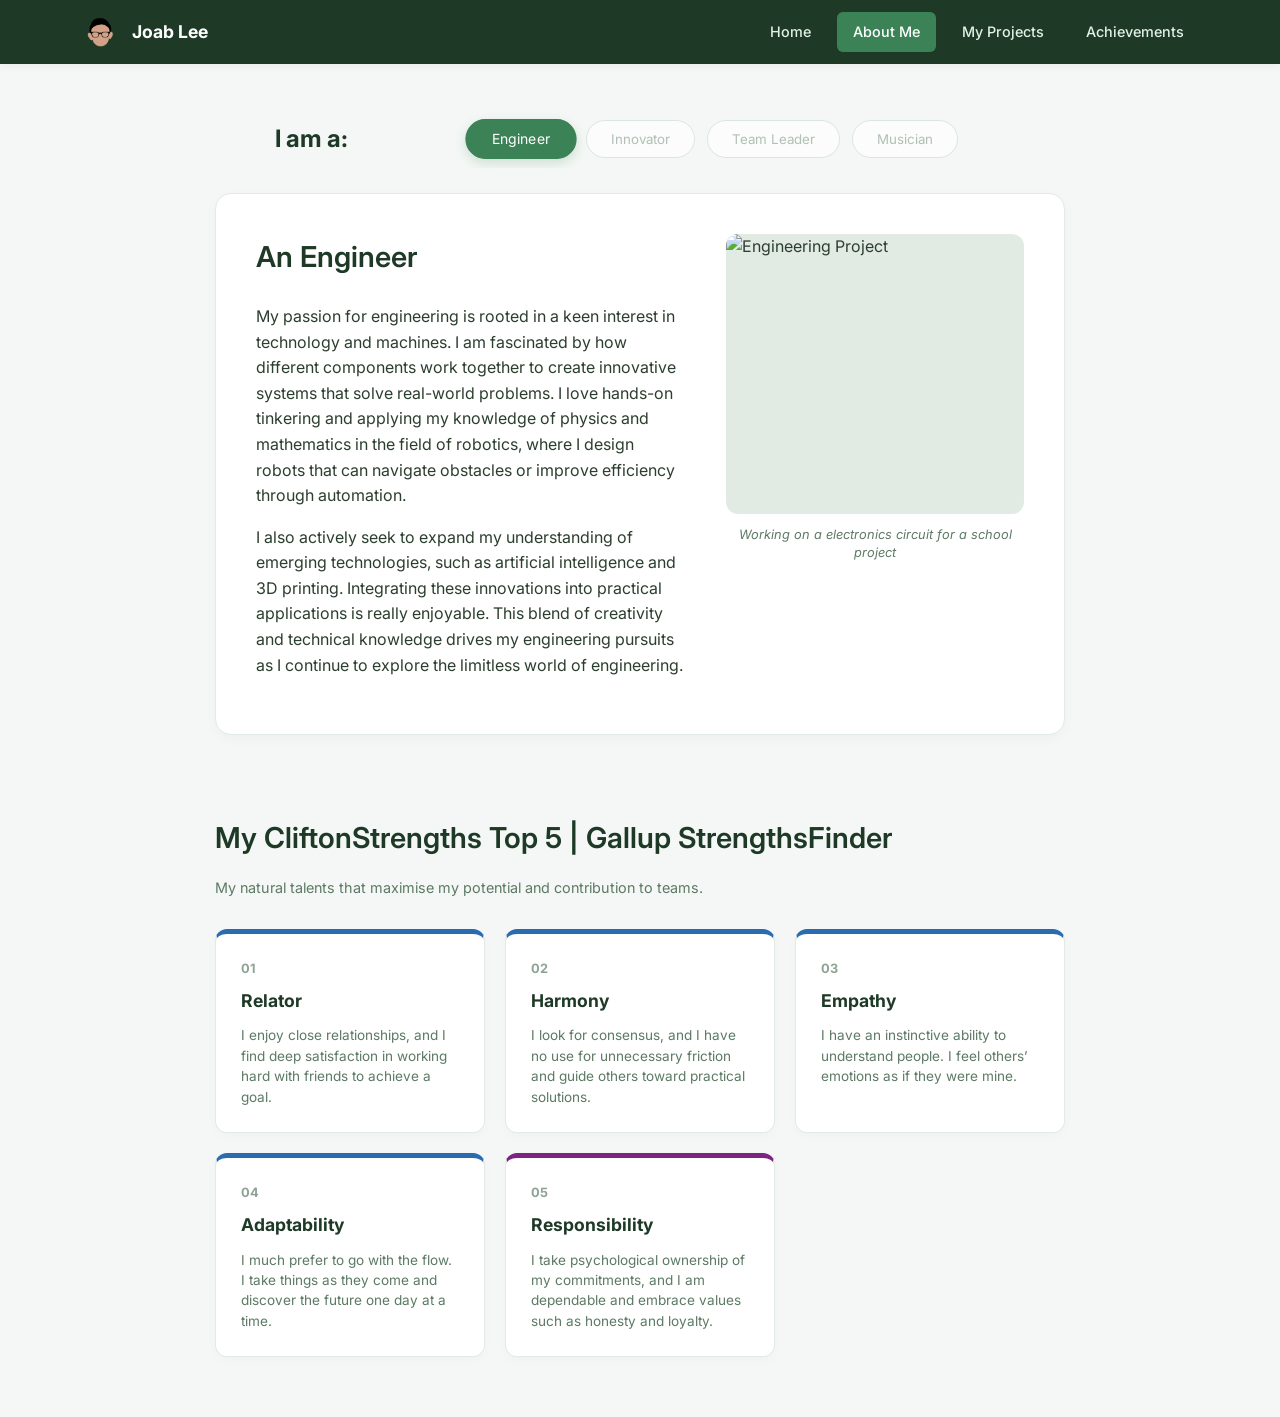
==== about.html @ 909e8b71 "Update about.html" ====
<!DOCTYPE html>
<html lang="en">
<head>
    <meta charset="UTF-8">
    <meta name="viewport" content="width=device-width, initial-scale=1.0">
    <title>About Me | Joab Lee</title>
    <link rel="icon" type="image/png" href="photos/favicon.png">
    <link rel="stylesheet" href="style.css">
</head>
<body>

    <nav class="navbar">
        <div class="navbar-container">
            <a href="index.html" class="nav-brand">
                <img src="photos/favicon.png" alt="Logo" class="nav-logo">
                <span>Joab Lee</span>
            </a>
            <div class="nav-links">
                <a href="index.html">Home</a>
                <a href="about.html" class="active">About Me</a>
                <a href="projects.html">My Projects</a>
                <a href="achievements.html">Achievements</a>
            </div>
        </div>
    </nav>

    <main class="container">
        <div class="about-intro">
            <span class="iam-text">I am a:</span>
            
            <div class="carousel-track">
                <button class="carousel-tab active" onclick="switchTab('engineer')">Engineer</button>
                <button class="carousel-tab" onclick="switchTab('innovator')">Innovator</button>
                <button class="carousel-tab" onclick="switchTab('leader')">Team Leader</button>
                <button class="carousel-tab" onclick="switchTab('musician')">Musician</button>
                <button class="carousel-tab" onclick="switchTab('car-enthusiast')">Car Enthusiast</button>
            </div>
        </div>

        <div class="dynamic-content-box">
            
            <div id="engineer" class="tab-content active">
                <div class="tab-split">
                    <div class="tab-text">
                        <h2>An Engineer</h2>
                        <p>My passion for engineering is rooted in a keen interest in technology and machines. I am fascinated by how different components work together to create innovative systems that solve real-world problems. I love hands-on tinkering and applying my knowledge of physics and mathematics in the field of robotics, where I design robots that can navigate obstacles or improve efficiency through automation. </p>
                        <p>I also actively seek to expand my understanding of emerging technologies, such as artificial intelligence and 3D printing. Integrating these innovations into practical applications is really enjoyable. This blend of creativity and technical knowledge drives my engineering pursuits as I continue to explore the limitless world of engineering. </p>
                    </div>
                    <div class="tab-media">
                        <img src="elec-prototype.jpeg" alt="Engineering Project" class="tab-image">
                        <p class="image-caption">Working on a electronics circuit for a school project</p>
                    </div>
                </div>
            </div>

            <div id="innovator" class="tab-content">
                <div class="tab-split">
                    <div class="tab-text">
                        <h2>An Innovator</h2>
                        <p>When faced with challenges, I frequently think outside the box. By participating in hackathons, I have enhanced my idea-generation skills. I actively seek problems and design creative alternatives or prototypes for them. My spirit of innovation fuels my desire to make a meaningful impact in the world.</p>
                    </div>
                    <div class="tab-media">
                        <img src="photos/hmgics-innovator.jpeg" alt="Innovative" class="tab-image">
                        <p class="image-caption">Booth at HMGICS for the 2025 TechBot Challenge</p>
                    </div>
                </div>
            </div>

            <div id="leader" class="tab-content">
                <div class="tab-split">
                    <div class="tab-text">
                        <h2>A Team Leader</h2>
                        <p>Over my 4 years in secondary school, I have developed my leadership capabilities. I have served as the group leader for multiple projects, learning to manage communication within my team. Alongside my academic responsibilities, I served as the Vice-Chairperson of my Robotics Club, where I managed the club’s activities and initiatives. This role has taught me how to inspire and lead my peers, fostering passion and collaboration among members. </p>
                    </div>
                    <div class="tab-media">
                        <img src="photos/leadership.jpeg" alt="Leadership" class="tab-image">
                        <p class="image-caption">SST Leadership Investiture</p>
                    </div>
                </div>
            </div>

            <div id="musician" class="tab-content">
                <div class="tab-split">
                    <div class="tab-text">
                        <h2>A Musician</h2>
                        <p>In addition to my engineering pursuits, I am passionate about music, which plays a significant role in my life. I appreciate a wide variety of genres, ranging from oldies and classic hits from the 70s to the 90s, as well as City-pop, and more modern styles like J-pop and Indie-pop. Over the years, I have learned to play the piano and guitar, and I am currently teaching myself to play the Telecaster.</p>
                        <p>This journey has taught me discipline and creativity, allowing me to express myself in new ways. Music brings me joy and helps me develop my collaborative skills with fellow musicians.</p>
                    </div>
                    <div class="tab-media">
                        <div class="media-placeholder">Music Photo</div>
                        <p class="image-caption">My current guitar set-up: Squier Sonic Telecaster and Fender Champions II 25W </p>
                    </div>
                </div>
            </div>

            <div id="car-enthusiast" class="tab-content">
                <div class="tab-split">
                    <div class="tab-text">
                        <h2>A Car Enthusiast</h2>
                        <p>Cars have always been more than just transportation for me; they’re engineering marvels. I fondly remember standing beside my mechanic grandfather as he introduced me to the Internal Combustion Engine (ICE) and the captivating sounds it made.</p>
                        <p>I have a particular passion for classic JDM (Japanese Domestic Market) vehicles like the Honda NSX, Nissan GT-R, and Mazda RX-7. These cars embody the essence of Japanese automotive engineering, with their timeless designs and rich motorsport heritage. </p>
                        <p>I love photographing cars and engaging with fellow enthusiasts about these classic models and sharing experiences from car shows. JDM cars are not just vehicles; they represent a legacy of innovation and artistry in the automotive world.</p>
                        
                        <a href="https://docs.google.com/document/d/1EKgyzW05sSvAYZy8N6URUF2nKFxzoLvSI14nlVFWRQY/edit?tab=t.0#heading=h.22np02mmbg2d" target="_blank" class="ebook-btn">
                            Read my E-book about Cars in Singapore &rarr;
                        </a>
                    </div>
                    <div class="tab-media">
                        <img src="photos/car+me.jpeg" alt="Car Picture" class="tab-image">
                        <p class="image-caption">Mitsubishi Lancer EVO III</p>

                    </div>
                </div>
            </div>
        </div>

        <div class="strengths-section">
            <h2 class="strengths-title">My CliftonStrengths Top 5 | Gallup StrengthsFinder</h2>
            <p class="strengths-subtitle">My natural talents that maximise my potential and contribution to teams.</p>
            
            <div class="strengths-grid">
                <div class="strength-card relationship">
                    <span class="strength-number">01</span>
                    <h3>Relator</h3>
                    <p>I enjoy close relationships, and I find deep satisfaction in working hard with friends to achieve a goal. </p>
                </div>

                <div class="strength-card relationship">
                    <span class="strength-number">02</span>
                    <h3>Harmony</h3>
                    <p> I look for consensus, and I have no use for unnecessary friction and guide others toward practical solutions. </p>
                </div>

                <div class="strength-card relationship">
                    <span class="strength-number">03</span>
                    <h3>Empathy</h3>
                    <p>I have an instinctive ability to understand people. I feel others’ emotions as if they were mine.</p>
                </div>

                <div class="strength-card relationship">
                    <span class="strength-number">04</span>
                    <h3>Adaptability</h3>
                    <p>I much prefer to go with the flow. I take things as they come and discover the future one day at a time. </p>
                </div>

                <div class="strength-card execution">
                    <span class="strength-number">05</span>
                    <h3>Responsibility</h3>
                    <p>I take psychological ownership of my commitments, and I am dependable and embrace values such as honesty and loyalty. </p>
                </div>
            </div>
        </div>
        
    </main>

    <script>
            function switchTab(tabId) {
                // Remove active status from all tabs
                document.querySelectorAll('.carousel-tab').forEach(tab => {
                    tab.classList.remove('active');
                });
                // Hide all tab contents
                document.querySelectorAll('.tab-content').forEach(content => {
                    content.classList.remove('active');
                });
                
                // Add active status to clicked tab
                const clickedTab = event ? event.currentTarget : document.querySelector(`[onclick="switchTab('${tabId}')"]`);
                clickedTab.classList.add('active');
                
                // Show corresponding content block
                document.getElementById(tabId).classList.add('active');
    
                // Smoothly scroll the clicked tab directly into the center of the carousel track
                clickedTab.scrollIntoView({
                    behavior: 'smooth',
                    block: 'nearest',
                    inline: 'center'
                });
            }
        </script>

</body>
</html>
---- style.css ----
@import url('https://fonts.googleapis.com/css2?family=Inter:wght@300;400;500;700&display=swap');

/* General Layout & Custom Cursor */
body {
    font-family: 'Inter', -apple-system, BlinkMacSystemFont, "Segoe UI", Roboto, sans-serif;
    line-height: 1.6;
    margin: 0;
    padding-top: 70px; 
    background-color: #f4f7f5; 
    color: #2c3e2e; 
    cursor: url('data:image/svg+xml;utf8,<svg xmlns="http://www.w3.org/2000/svg" width="16" height="16" viewBox="0 0 16 16"><circle cx="8" cy="8" r="6" fill="%233b8256"/></svg>') 8 8, auto;
}

a, button {
    cursor: url('data:image/svg+xml;utf8,<svg xmlns="http://www.w3.org/2000/svg" width="16" height="16" viewBox="0 0 16 16"><circle cx="8" cy="8" r="6" fill="%231e3a27" stroke="white" stroke-width="2"/></svg>') 8 8, pointer !important;
}

.container {
    max-width: 850px;
    margin: 0 auto 40px auto; /* Changed top margin to 0 to prevent pushing elements down */
    padding: 0 24px;
}

/* New Navbar Layout */
.navbar {
    background-color: #1e3a27; 
    position: fixed;
    top: 0;
    width: 100%;
    box-sizing: border-box;
    z-index: 1000; 
    box-shadow: 0 2px 10px rgba(0,0,0,0.05);
}

/* This restricts the width and centers the content with equal side walls */
.navbar-container {
    max-width: 1200px; /* Matches the maximum width of your homepage split layout */
    margin: 0 auto; /* Centers the container perfectly */
    display: flex;
    justify-content: space-between; /* Keeps brand on left, links on right *within* the centered area */
    align-items: center;
    padding: 12px 40px; /* Controls the padding inside the container */
    width: 100%;
    box-sizing: border-box;
}

/* Left Brand styling */
.nav-brand {
    display: flex;
    align-items: center;
    color: #ffffff !important;
    text-decoration: none;
    font-weight: 700;
    font-size: 1.1rem;
    background: none !important; 
}

.nav-logo {
    width: 40px;
    height: 40px;
    margin-right: 12px;
    border-radius: 6px;
}

/* Right Links styling */
.nav-links {
    display: flex;
}

.nav-links a {
    color: #e2f0e6; 
    text-decoration: none;
    padding: 8px 16px;
    margin-left: 10px;
    font-weight: 500;
    font-size: 0.9rem;
    border-radius: 6px;
    transition: all 0.3s ease;
}

.nav-links a:hover {
    color: #ffffff;
    background-color: #2d5a3b; 
}

.nav-links a.active {
    color: #ffffff;
    background-color: #3b8256; 
}

/* Split Homepage Layout */
.minimal-home {
    height: calc(100vh - 70px);
    display: flex;
    align-items: center;
    justify-content: center;
    background-color: #f4f7f5;
    padding: 0 40px;
}

.home-split-container {
    display: flex;
    align-items: center;
    justify-content: space-between;
    max-width: 1200px;
    width: 100%;
    gap: 40px;
}

.home-left {
    flex: 1;
    text-align: left;
}

.giant-name {
    font-size: 6.5rem;
    font-weight: 700;
    color: #1e3a27;
    margin: 0;
    letter-spacing: -0.04em;
    line-height: 1;
}

.minimal-subtitle {
    font-size: 1.1rem;
    color: #5c7a65;
    margin-top: 25px;
    font-weight: 400;
}

.home-right {
    flex: 1;
    display: flex;
    justify-content: center;
}

.home-image {
    max-width: 400px;
    width: 100%;
    height: 450px;
    object-fit: cover;
    border-radius: 16px;
    background-color: #e1ebe4; /* Light green box placeholder before image is uploaded */
    border: none; 
}

/* Sub-page Headers */
.hero {
    text-align: center;
    padding: 80px 24px;
    background: linear-gradient(135deg, #1e3a27, #2d5a3b); 
    color: white;
    margin-top: -10px; /* Pulls the header up slightly to snap perfectly to the navbar */
}

.hero h1 {
    margin: 0;
    font-size: 2.5rem;
    font-weight: 700;
}

.subtitle {
    font-size: 1.1rem;
    color: #a3cfb4; 
    margin-top: 12px;
}

/* Content Sections */
section {
    background: white;
    padding: 35px;
    margin-bottom: 30px;
    border-radius: 12px;
    box-shadow: 0 4px 12px rgba(30, 58, 39, 0.03); 
    border: 1px solid #e1ebe4;
}

h2 {
    color: #1e3a27;
    font-size: 1.4rem;
    font-weight: 600;
    border-bottom: 3px solid #3b8256; 
    padding-bottom: 10px;
    margin-top: 0;
}

.skills-list {
    list-style-type: none;
    padding: 0;
}

.skills-list li {
    padding: 12px 0;
    border-bottom: 1px solid #e8f0eb;
}

.skills-list li:last-child {
    border-bottom: none;
}

.skills-list strong {
    color: #2d5a3b;
}

/* Interactive Carousel Component */
.about-intro {
    display: flex;
    align-items: center;
    justify-content: flex-start;
    gap: 10px; /* Brings the carousel track tighter to the text */
    margin-top: 40px;
    margin-bottom: 25px;
    width: 100%;
    padding-left: 60px; /* Shims the "I am a:" text further inward to the right */
    box-sizing: border-box;
}

.iam-text {
    font-size: 1.5rem;
    font-weight: 700;
    color: #1e3a27;
    white-space: nowrap;
}

/* Updated Horizontal Centered Swiping Track */
.carousel-track {
    display: flex;
    gap: 12px;
    overflow-x: auto; 
    scroll-behavior: smooth;
    padding: 10px 110px; /* Adjusted padding to match the shorter layout */
    max-width: 380px; /* Shortened the track width so it looks compact next to the text */
    scrollbar-width: none; 
}

.carousel-track::-webkit-scrollbar {
    display: none; 
}

/* Carousel Tab Buttons */
.carousel-tab {
    font-family: 'Inter', -apple-system, BlinkMacSystemFont, "Segoe UI", Roboto, sans-serif;
    background-color: #ffffff;
    border: 1px solid #d0ded5;
    padding: 10px 24px;
    border-radius: 30px;
    
    /* Faded style for unselected items */
    color: #8da394; 
    opacity: 0.65;
    
    white-space: nowrap;
    transition: all 0.4s ease;
}

/* When hovering over unselected tabs */
.carousel-tab:hover {
    opacity: 0.9;
    color: #2d5a3b;
    border-color: #3b8256;
}

/* Highlighted, focused center selection */
.carousel-tab.active {
    background-color: #3b8256;
    color: #ffffff;
    border-color: #3b8256;
    opacity: 1;
    transform: scale(1.05); /* Slightly larger */
    box-shadow: 0 4px 10px rgba(59, 130, 86, 0.2);
}

/* Dynamic Content Display Area */
.dynamic-content-box {
    background: white;
    border-radius: 16px;
    padding: 40px;
    box-shadow: 0 4px 12px rgba(30, 58, 39, 0.03); 
    border: 1px solid #e1ebe4;
    min-height: 350px;
}

/* Hide all contents by default */
.tab-content {
    display: none;
}

/* Show active content block */
.tab-content.active {
    display: block;
    animation: fadeIn 0.4s ease;
}

@keyframes fadeIn {
    from { opacity: 0; transform: translateY(5px); }
    to { opacity: 1; transform: translateY(0); }
}

/* Content Layout Grid */
.tab-split {
    display: flex;
    align-items: flex-start;
    justify-content: space-between;
    gap: 40px;
}

.tab-text {
    flex: 1.3;
}

.tab-text h2 {
    margin-top: 0;
    font-size: 1.8rem;
    border-bottom: none;
    padding-bottom: 0;
}

.tab-media {
    flex: 0.9;
    display: flex;
    justify-content: center;
}

/* Photo Frames inside Tabs */
.media-placeholder {
    width: 100%;
    height: 280px;
    background-color: #e1ebe4;
    border-radius: 12px;
    display: flex;
    align-items: center;
    justify-content: center;
    color: #5c7a65;
    font-size: 0.9rem;
    font-weight: 500;
    border: 1px solid #c3d6c9;
}

/* Real Image Styling inside Tabs */
.tab-image {
    width: 100%;
    height: 280px;
    object-fit: cover; 
    border-radius: 12px;
    border: none;
    background-color: #e1ebe4; 
}

/* Caption Below Photos */
.image-caption {
    font-size: 0.8rem;
    color: #5c7a65;
    margin-top: 12px; /* Gives it a bit of breathing room below the image */
    text-align: center;
    line-height: 1.4;
    font-style: italic;
    width: 100%; /* Ensures text centers relative to the photo width */
}

.tab-media {
    flex: 0.9;
    display: flex;
    flex-direction: column; /* Forces the caption to sit directly underneath the image */
    justify-content: flex-start;
    align-items: center;
}

/* Ebook Link Button styling */
.ebook-btn {
    display: inline-block;
    margin-top: 20px;
    padding: 12px 24px;
    background-color: #1e3a27; /* Dark Forest Green */
    color: #ffffff !important;
    text-decoration: none;
    font-weight: 500;
    font-size: 0.9rem;
    border-radius: 8px;
    border: 1px solid #1e3a27;
    transition: all 0.3s ease;
}

/* Hover effects for the button */
.ebook-btn:hover {
    background-color: #3b8256; /* Turns vibrant emerald green on hover */
    border-color: #3b8256;
    transform: translateY(-2px); /* Subtle upward floating effect */
    box-shadow: 0 4px 12px rgba(59, 130, 86, 0.15);
}

/* Gallup CliftonStrengths Section Layout */
.strengths-section {
    margin-top: 60px;
    padding: 20px 0;
}

.strengths-title {
    font-size: 1.8rem;
    color: #1e3a27;
    border-bottom: none !important;
    padding-bottom: 0 !important;
    margin-bottom: 5px;
}

.strengths-subtitle {
    font-size: 0.9rem;
    color: #5c7a65;
    margin-bottom: 30px;
}

/* Modern Layout Grid for the Top 5 Cards */
.strengths-grid {
    display: grid;
    grid-template-columns: repeat(auto-fit, minmax(240px, 1fr));
    gap: 20px;
}

/* Base Card Design */
.strength-card {
    background: #ffffff;
    border-radius: 12px;
    padding: 25px;
    border-top: 5px solid #c3d6c9; /* Subtle fallback top border */
    box-shadow: 0 4px 12px rgba(30, 58, 39, 0.02);
    border-left: 1px solid #e1ebe4;
    border-right: 1px solid #e1ebe4;
    border-bottom: 1px solid #e1ebe4;
    transition: transform 0.3s ease, box-shadow 0.3s ease;
    position: relative;
}

.strength-card:hover {
    transform: translateY(-4px);
    box-shadow: 0 8px 20px rgba(30, 58, 39, 0.06);
}

.strength-number {
    font-size: 0.8rem;
    font-weight: 700;
    color: #8da394;
    display: block;
    margin-bottom: 8px;
}

.strength-card h3 {
    margin: 0 0 10px 0;
    font-size: 1.1rem;
    color: #1e3a27;
    font-weight: 700;
}

.strength-card p {
    margin: 0;
    font-size: 0.85rem;
    color: #5c7a65;
    line-height: 1.5;
}

/* Gallup Domain Authentic Color-coding Accents */
.strength-card.execution { border-top: 5px solid #7b2481; }
.strength-card.influencing { border-top: 5px solid #d4a017; } 
.strength-card.relationship { border-top: 5px solid #2b6cb0; } 
.strength-card.strategic { border-top: 5px solid #2f855a; } 

/* Achievements Page Specific Styling */
.category-section {
    margin-bottom: 50px;
}

/* Category header outside of the card boxes */
.category-title {
    color: #1e3a27;
    font-size: 1.6rem;
    font-weight: 700;
    margin-top: 0;
    margin-bottom: 20px;
    border-bottom: 3px solid #3b8256; /* Accent line strictly under the text header */
    padding-bottom: 8px;
    display: inline-block; /* Keeps the line wrapped tightly to the word width */
}

/* Each individual event gets its own dedicated modern box container */
.achievement-card {
    background: #ffffff;
    border-radius: 12px;
    padding: 24px;
    margin-bottom: 16px;
    box-shadow: 0 4px 12px rgba(30, 58, 39, 0.02);
    border: 1px solid #e1ebe4;
    transition: transform 0.2s ease, box-shadow 0.2s ease;
}

.achievement-card:hover {
    transform: translateY(-2px);
    box-shadow: 0 6px 16px rgba(30, 58, 39, 0.05);
    border-color: #c3d6c9;
}

.achievement-card:last-child {
    margin-bottom: 0;
}

/* Event Metadata Layout Row */
.event-meta {
    display: flex;
    justify-content: space-between;
    align-items: center;
    margin-bottom: 8px;
}

.event-date {
    font-size: 0.8rem;
    font-weight: 700;
    color: #3b8256;
}

.event-role {
    font-size: 0.75rem;
    background-color: #f0f5f1;
    color: #2d5a3b;
    padding: 4px 12px;
    border-radius: 6px;
    font-weight: 500;
}

.event-title {
    margin: 0 0 10px 0;
    font-size: 1.15rem;
    color: #1e3a27;
    font-weight: 600;
    line-height: 1.3;
}

.event-details {
    margin: 0;
    font-size: 0.9rem;
    color: #5c7a65;
    line-height: 1.6;
}

/* Interactive Evidence Link indicator inside the card */
.view-evidence-tag {
    display: inline-block;
    margin-top: 12px;
    font-size: 0.8rem;
    font-weight: 700;
    color: #3b8256;
    transition: color 0.2s ease;
}

.achievement-card:hover .view-evidence-tag {
    color: #1e3a27;
}

/* Lightbox Modal Backdrop Overlay */
.modal-overlay {
    display: none; /* Hidden by default */
    position: fixed;
    z-index: 2000; /* Stands well above the navbar */
    left: 0;
    top: 0;
    width: 100%;
    height: 100%;
    background-color: rgba(30, 58, 39, 0.85); /* Dark green tinted dark overlay */
    justify-content: center;
    align-items: center;
    animation: fadeInModal 0.3s ease;
}

/* Fades the overlay cleanly */
@keyframes fadeInModal {
    from { opacity: 0; }
    to { opacity: 1; }
}

/* The actual image pop up scale window */
.modal-content {
    max-width: 85%;
    max-height: 80vh;
    border-radius: 12px;
    box-shadow: 0 10px 30px rgba(0, 0, 0, 0.3);
    border: 3px solid #ffffff;
    object-fit: contain;
    animation: zoomInImg 0.3s cubic-bezier(0.34, 1.56, 0.64, 1);
}

@keyframes zoomInImg {
    from { transform: scale(0.9); opacity: 0; }
    to { transform: scale(1); opacity: 1; }
}

/* Close Button Positioned in top right Corner */
.modal-close {
    position: absolute;
    top: 30px;
    right: 40px;
    color: #ffffff;
    font-size: 40px;
    font-weight: bold;
    cursor: pointer;
    transition: transform 0.2s ease;
}

.modal-close:hover {
    transform: scale(1.1);
}
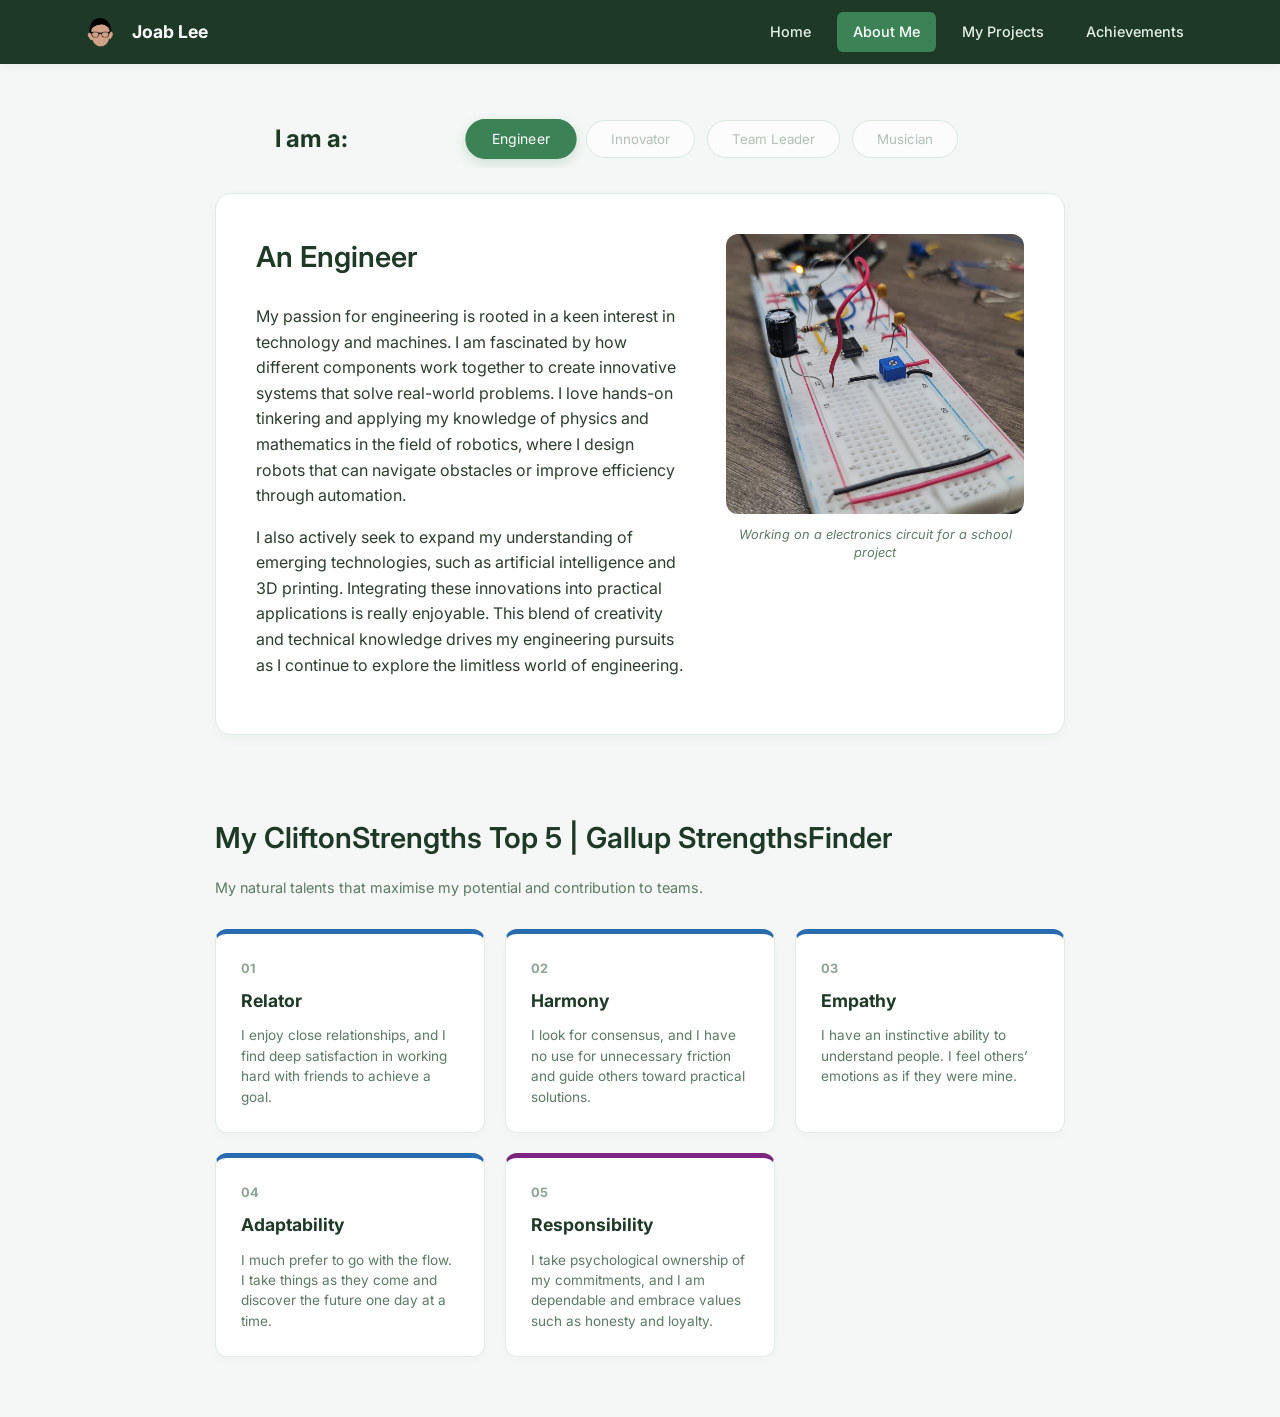
==== commit 3eb10065: "Update about.html" ====
--- a/about.html
+++ b/about.html
@@ -47,7 +47,7 @@
                         <p>I also actively seek to expand my understanding of emerging technologies, such as artificial intelligence and 3D printing. Integrating these innovations into practical applications is really enjoyable. This blend of creativity and technical knowledge drives my engineering pursuits as I continue to explore the limitless world of engineering. </p>
                     </div>
                     <div class="tab-media">
-                        <img src="elec-prototype.jpeg" alt="Engineering Project" class="tab-image">
+                        <img src="photos/elec-prototype.jpeg" alt="Engineering Project" class="tab-image">
                         <p class="image-caption">Working on a electronics circuit for a school project</p>
                     </div>
                 </div>
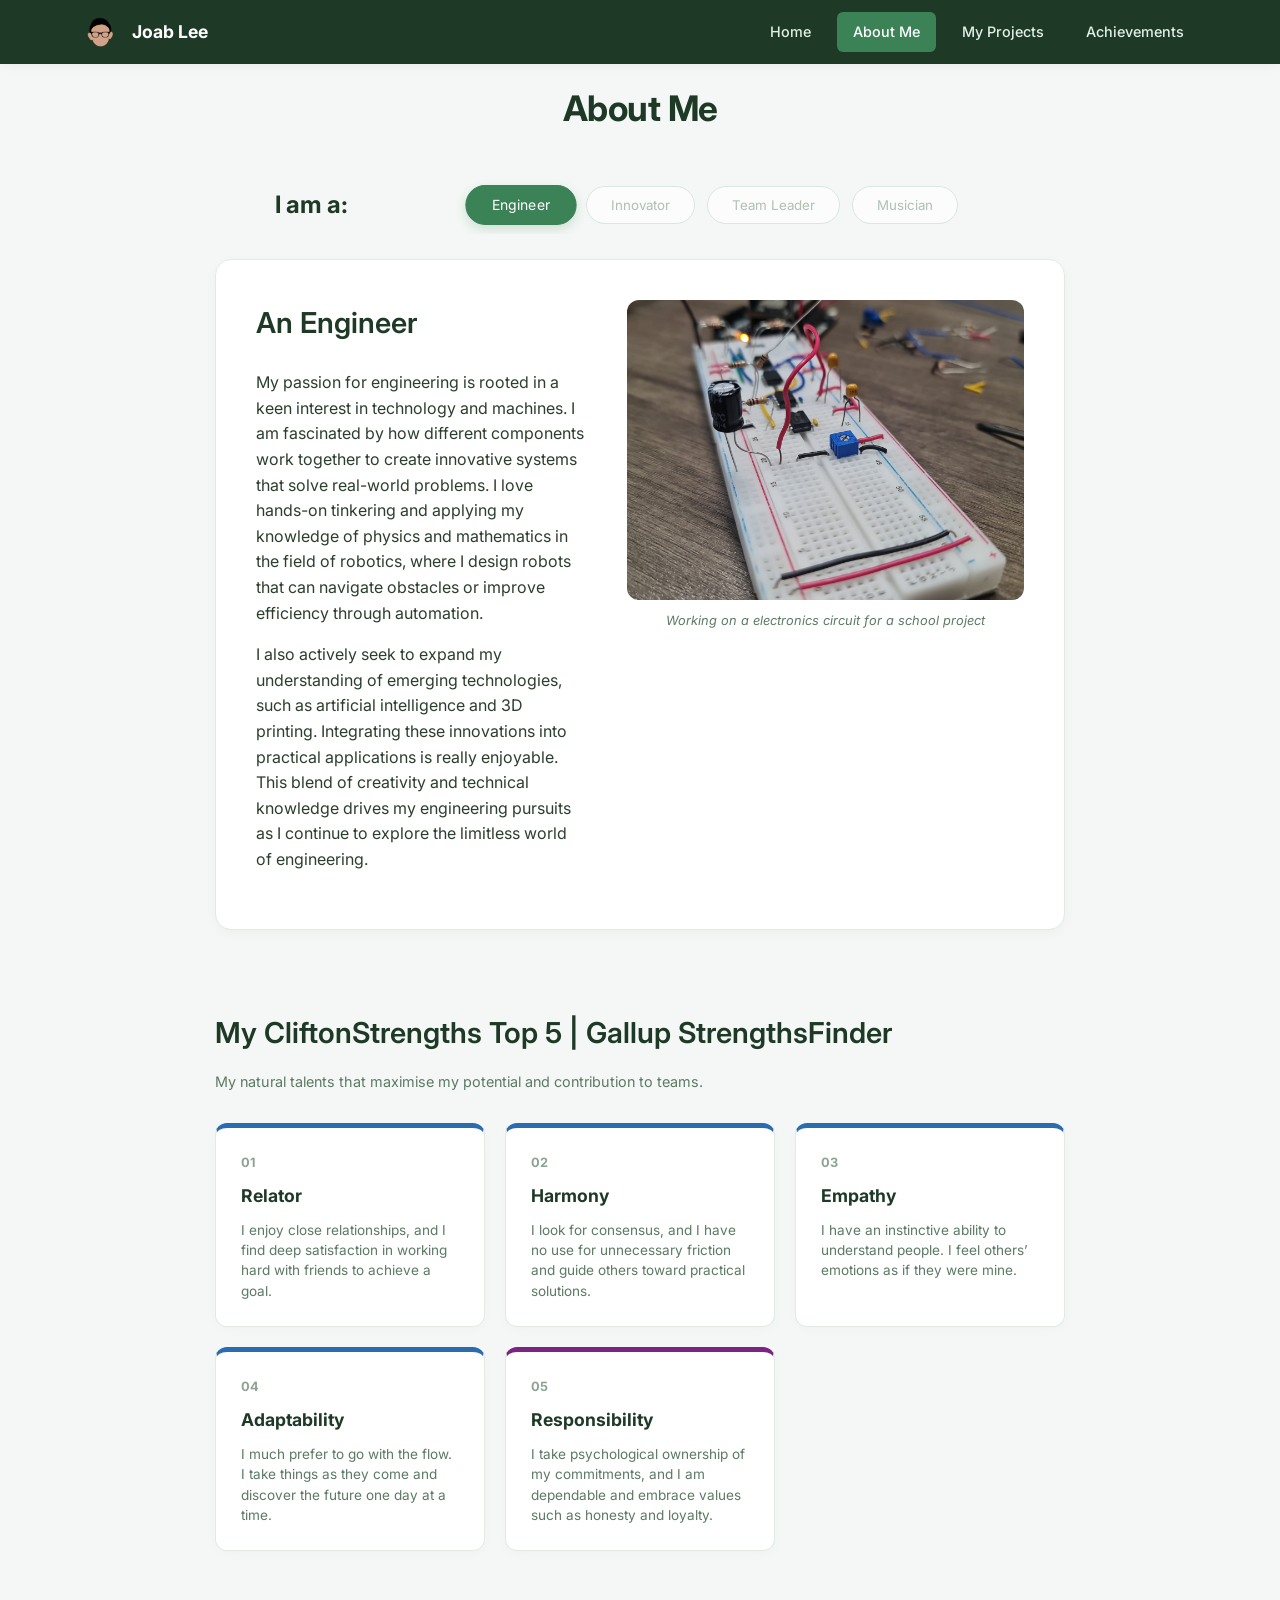
==== commit 273c4dd1: "Update about.html" ====
--- a/about.html
+++ b/about.html
@@ -25,6 +25,9 @@
     </nav>
 
     <main class="container">
+
+        <h1 class="page-main-title">About Me</h1>
+        
         <div class="about-intro">
             <span class="iam-text">I am a:</span>
             
@@ -87,7 +90,7 @@
                         <p>This journey has taught me discipline and creativity, allowing me to express myself in new ways. Music brings me joy and helps me develop my collaborative skills with fellow musicians.</p>
                     </div>
                     <div class="tab-media">
-                        <div class="media-placeholder">Music Photo</div>
+                        <img src="photos/musician-me.jpeg" alt="Musician" class="tab-image">
                         <p class="image-caption">My current guitar set-up: Squier Sonic Telecaster and Fender Champions II 25W </p>
                     </div>
                 </div>
--- a/style.css
+++ b/style.css
@@ -305,7 +305,7 @@
 }
 
 .tab-text {
-    flex: 1.3;
+    flex: 1;
 }
 
 .tab-text h2 {
@@ -316,9 +316,11 @@
 }
 
 .tab-media {
-    flex: 0.9;
-    display: flex;
-    justify-content: center;
+    flex: 1.2; /* Increased from 0.9 so the photo container takes up more horizontal space */
+    display: flex;
+    flex-direction: column; 
+    justify-content: flex-start;
+    align-items: center;
 }
 
 /* Photo Frames inside Tabs */
@@ -339,7 +341,7 @@
 /* Real Image Styling inside Tabs */
 .tab-image {
     width: 100%;
-    height: 280px;
+    height: 300px;
     object-fit: cover; 
     border-radius: 12px;
     border: none;
@@ -355,14 +357,6 @@
     line-height: 1.4;
     font-style: italic;
     width: 100%; /* Ensures text centers relative to the photo width */
-}
-
-.tab-media {
-    flex: 0.9;
-    display: flex;
-    flex-direction: column; /* Forces the caption to sit directly underneath the image */
-    justify-content: flex-start;
-    align-items: center;
 }
 
 /* Ebook Link Button styling */
@@ -460,11 +454,25 @@
 .strength-card.execution { border-top: 5px solid #7b2481; }
 .strength-card.influencing { border-top: 5px solid #d4a017; } 
 .strength-card.relationship { border-top: 5px solid #2b6cb0; } 
-.strength-card.strategic { border-top: 5px solid #2f855a; } 
+.strength-card.strategic { border-top: 5px solid #2f855a; }
+
+
+/*achievement page*/
 
 /* Achievements Page Specific Styling */
 .category-section {
     margin-bottom: 50px;
+}
+
+/* Centralised Page Title Styling */
+.page-main-title {
+    text-align: center;
+    color: #1e3a27; /* Your signature dark forest green */
+    font-size: 2.2rem;
+    font-weight: 700;
+    margin-top: 10px;
+    margin-bottom: 40px; /* Gives nice separation before the first category */
+    letter-spacing: -0.5px;
 }
 
 /* Category header outside of the card boxes */
@@ -552,7 +560,6 @@
     color: #1e3a27;
 }
 
-/* Lightbox Modal Backdrop Overlay */
 .modal-overlay {
     display: none; /* Hidden by default */
     position: fixed;
@@ -567,13 +574,11 @@
     animation: fadeInModal 0.3s ease;
 }
 
-/* Fades the overlay cleanly */
 @keyframes fadeInModal {
     from { opacity: 0; }
     to { opacity: 1; }
 }
 
-/* The actual image pop up scale window */
 .modal-content {
     max-width: 85%;
     max-height: 80vh;
@@ -589,7 +594,6 @@
     to { transform: scale(1); opacity: 1; }
 }
 
-/* Close Button Positioned in top right Corner */
 .modal-close {
     position: absolute;
     top: 30px;
@@ -604,3 +608,184 @@
 .modal-close:hover {
     transform: scale(1.1);
 }
+
+
+
+/*project page*/
+
+/* 2-Column Projects Layout Grid */
+.projects-grid {
+    display: grid;
+    grid-template-columns: repeat(2, 1fr); /* Exactly 2 cards per row on large screens */
+    gap: 24px;
+    width: 100%;
+    box-sizing: border-box;
+}
+
+/* Fallback breakpoint for mobile devices so it stacks naturally instead of squishing */
+@media (max-width: 768px) {
+    .projects-grid {
+        grid-template-columns: 1fr;
+    }
+}
+
+/* Individual Project Card Block */
+.project-card {
+    background: #ffffff;
+    border-radius: 12px;
+    overflow: hidden;
+    border: 1px solid #e1ebe4;
+    box-shadow: 0 4px 12px rgba(30, 58, 39, 0.02);
+    cursor: pointer;
+    transition: transform 0.2s ease, box-shadow 0.2s ease;
+    display: flex;
+    flex-direction: column;
+}
+
+.project-card:hover {
+    transform: translateY(-4px);
+    box-shadow: 0 8px 20px rgba(30, 58, 39, 0.06);
+    border-color: #c3d6c9;
+}
+
+.project-card-img {
+    width: 100%;
+    height: 200px;
+    object-fit: cover;
+    border-bottom: 1px solid #e1ebe4;
+}
+
+.project-card-info {
+    padding: 20px;
+    display: flex;
+    flex-direction: column;
+    flex-grow: 1;
+}
+
+.project-card-date {
+    font-size: 0.8rem;
+    font-weight: 700;
+    color: #3b8256;
+    font-family: 'Inter', sans-serif;
+    margin-bottom: 6px;
+}
+
+.project-card-title {
+    margin: 0 0 8px 0;
+    font-size: 1.15rem;
+    color: #1e3a27;
+    font-weight: 700;
+}
+
+.project-card-snippet {
+    margin: 0 0 16px 0;
+    font-size: 0.85rem;
+    color: #5c7a65;
+    line-height: 1.5;
+}
+
+.read-more-tag {
+    font-size: 0.8rem;
+    font-weight: 700;
+    color: #3b8256;
+    margin-top: auto; /* Pushes action tag straight to card bottom line consistently */
+}
+
+/* Complex Project Description Pop-up Modal Box layout styling */
+.project-modal-overlay {
+    display: none;
+    position: fixed;
+    z-index: 2000;
+    left: 0;
+    top: 0;
+    width: 100%;
+    height: 100%;
+    background-color: rgba(30, 58, 39, 0.85);
+    justify-content: center;
+    align-items: center;
+    padding: 20px;
+    box-sizing: border-box;
+}
+
+.project-modal-box {
+    background: #ffffff;
+    width: 100%;
+    max-width: 780px;
+    border-radius: 16px;
+    position: relative;
+    box-shadow: 0 10px 30px rgba(0,0,0,0.2);
+    animation: zoomInImg 0.3s cubic-bezier(0.34, 1.56, 0.64, 1);
+    overflow: hidden;
+}
+
+.project-modal-close {
+    position: absolute;
+    top: 15px;
+    right: 20px;
+    color: #5c7a65;
+    font-size: 32px;
+    font-weight: bold;
+    cursor: pointer;
+    z-index: 10;
+    transition: color 0.2s;
+}
+
+.project-modal-close:hover {
+    color: #1e3a27;
+}
+
+.project-modal-split {
+    display: flex;
+    align-items: stretch;
+}
+
+@media (max-width: 650px) {
+    .project-modal-split {
+        flex-direction: column;
+    }
+}
+
+.project-modal-media {
+    flex: 1;
+    background: #e1ebe4;
+    min-height: 300px;
+}
+
+.project-modal-media img {
+    width: 100%;
+    height: 100%;
+    object-fit: cover;
+    display: block;
+}
+
+.project-modal-text {
+    flex: 1.2;
+    padding: 40px;
+    display: flex;
+    flex-direction: column;
+    justify-content: center;
+}
+
+.project-date-badge {
+    font-size: 0.8rem;
+    color: #3b8256;
+    font-weight: 700;
+    margin-bottom: 8px;
+    display: block;
+}
+
+.project-modal-text h2 {
+    margin-top: 0;
+    margin-bottom: 16px;
+    font-size: 1.6rem;
+    border-bottom: none !important;
+    padding-bottom: 0 !important;
+}
+
+.project-modal-text p {
+    margin: 0;
+    font-size: 0.9rem;
+    color: #5c7a65;
+    line-height: 1.6;
+}
+
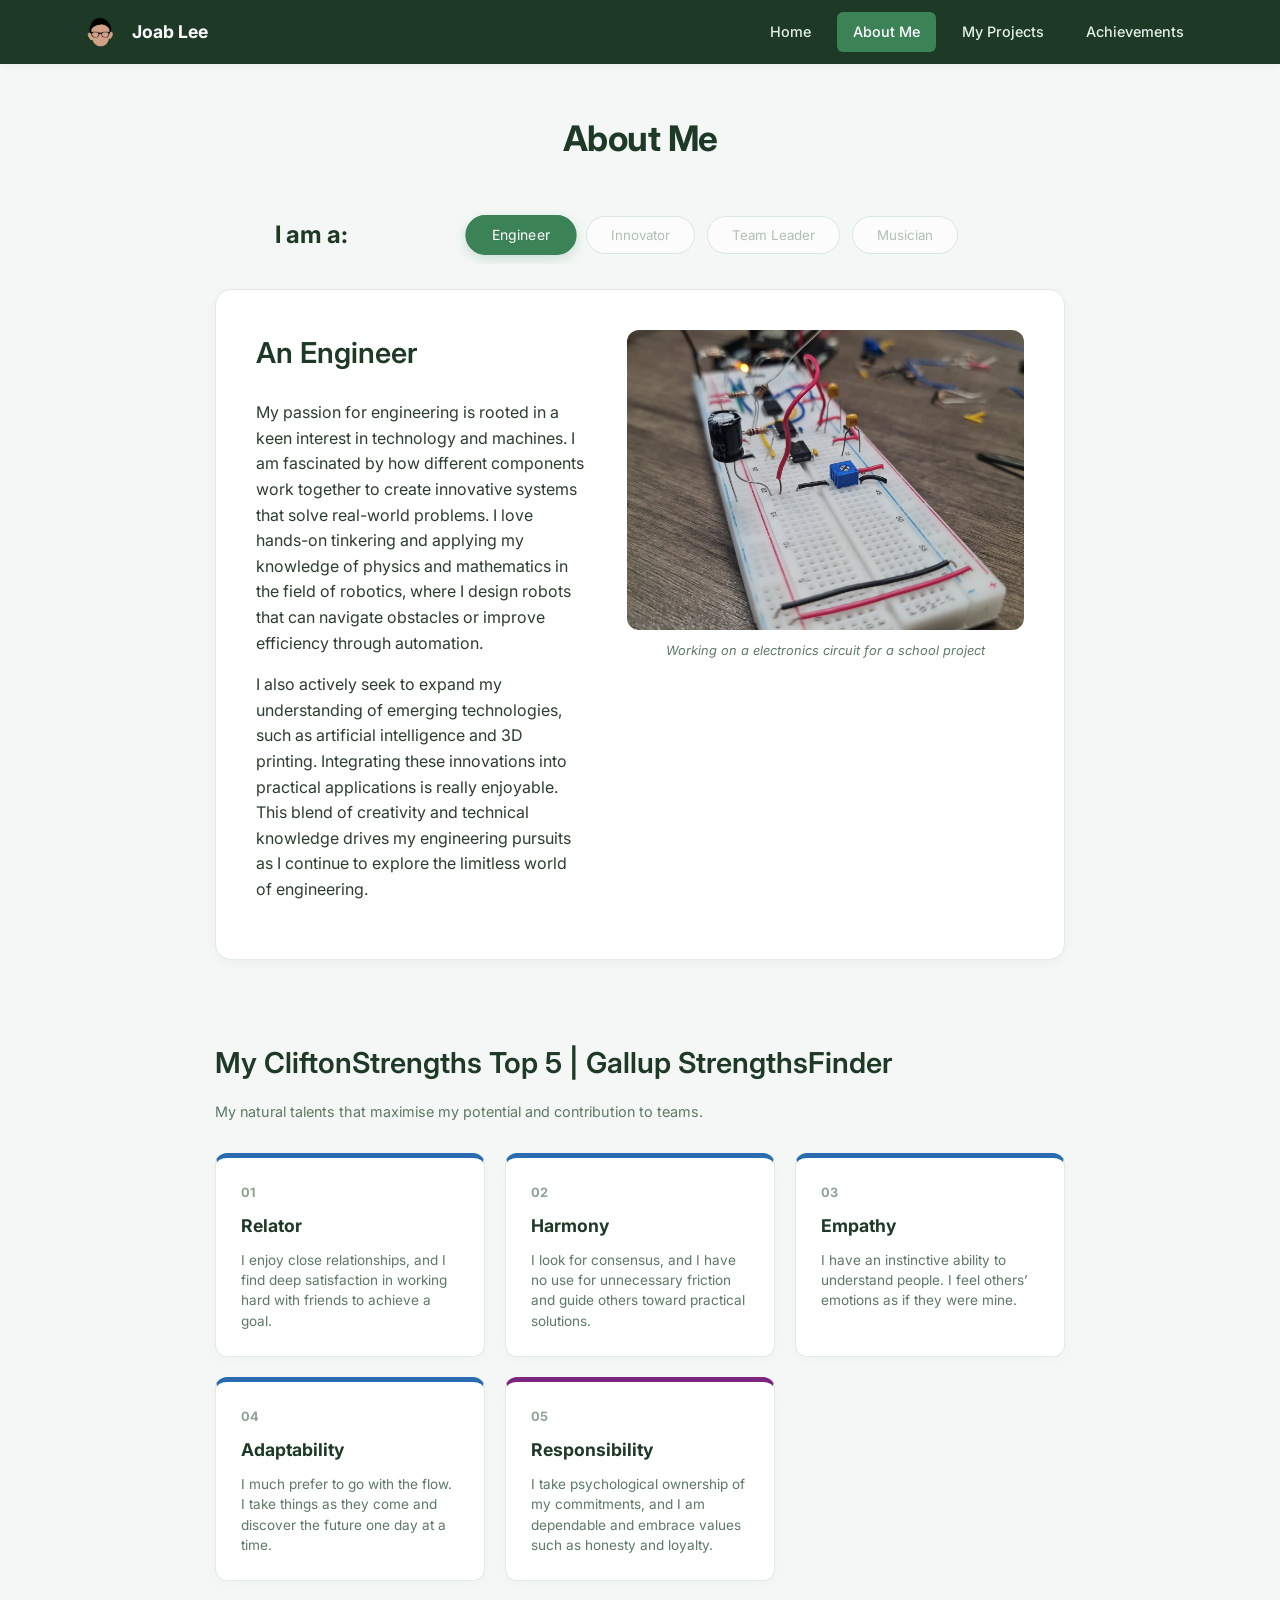
==== commit 1e055899: "Update about.html" ====
--- a/about.html
+++ b/about.html
@@ -24,7 +24,7 @@
         </div>
     </nav>
 
-    <main class="container">
+    <main class="container" style="margin-top: 40px;">
 
         <h1 class="page-main-title">About Me</h1>
         
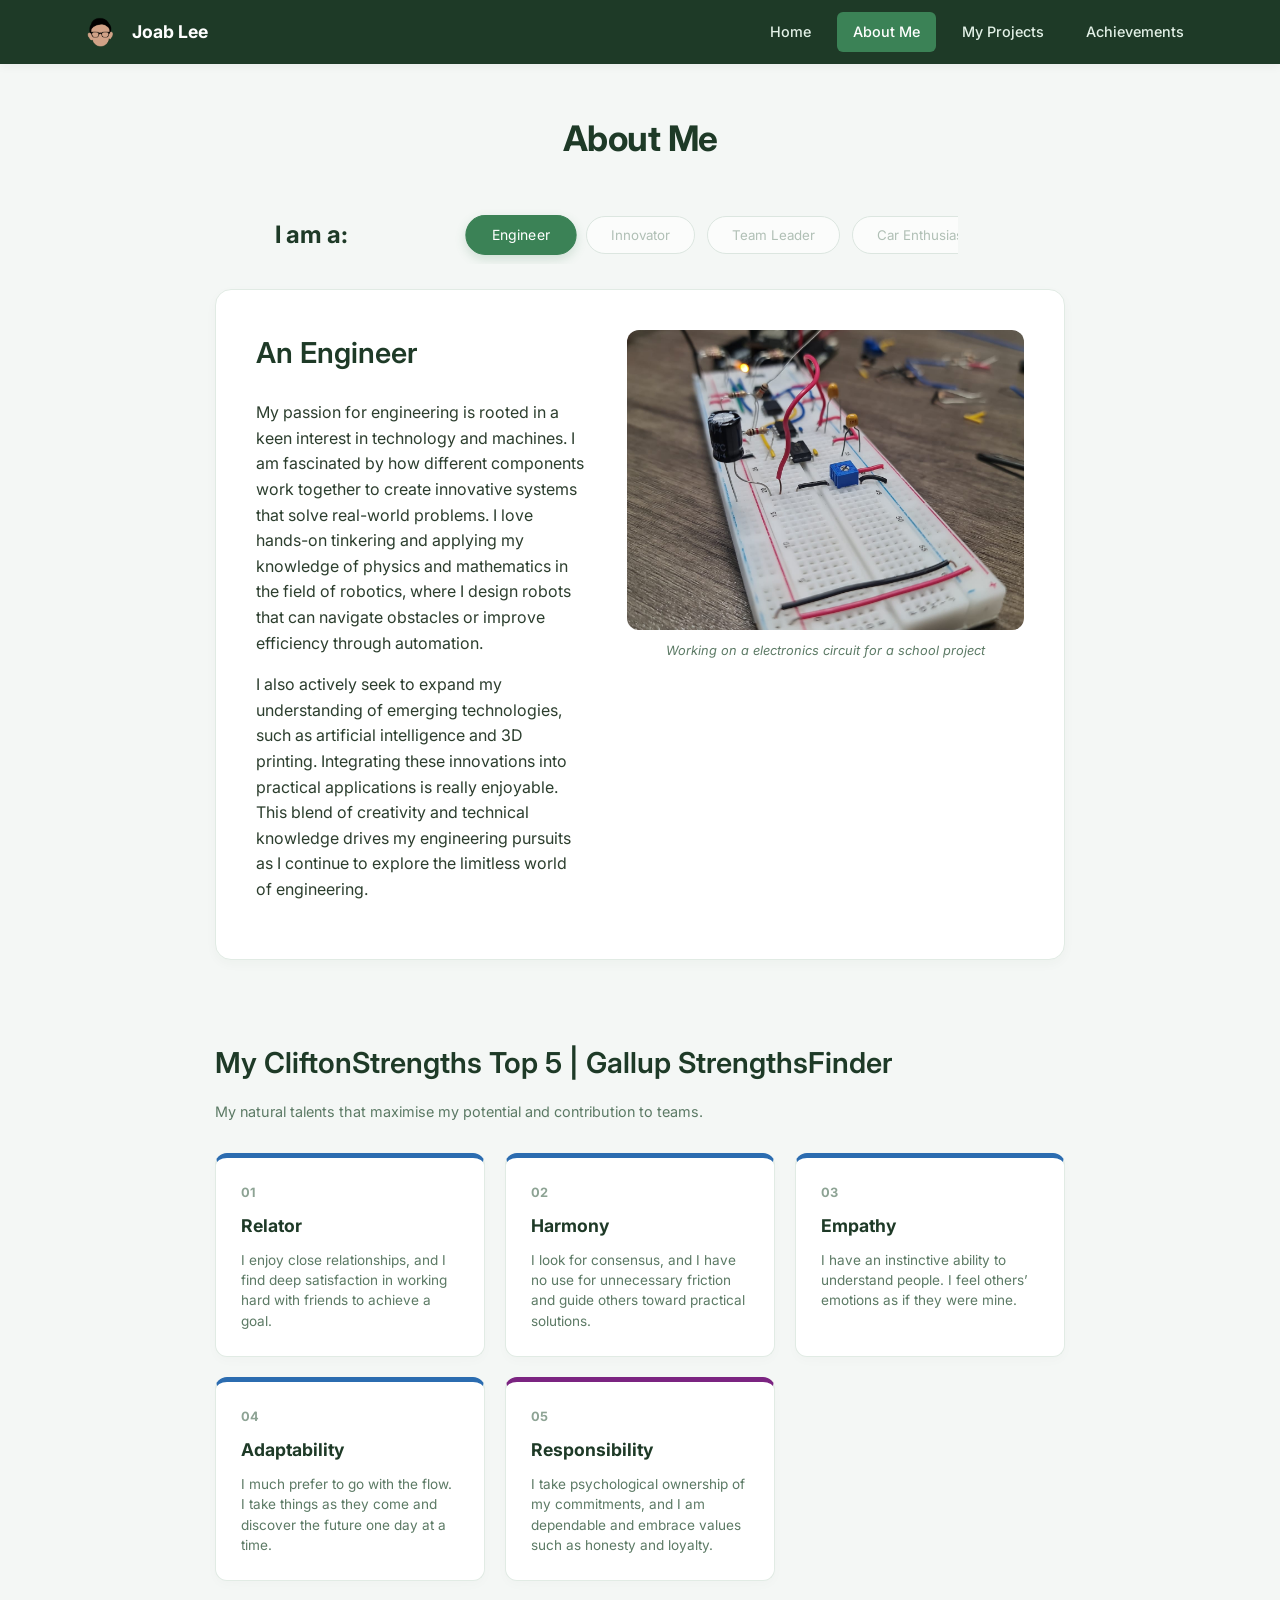
==== commit dbc9bec9: "Update about.html" ====
--- a/about.html
+++ b/about.html
@@ -35,8 +35,8 @@
                 <button class="carousel-tab active" onclick="switchTab('engineer')">Engineer</button>
                 <button class="carousel-tab" onclick="switchTab('innovator')">Innovator</button>
                 <button class="carousel-tab" onclick="switchTab('leader')">Team Leader</button>
+                <button class="carousel-tab" onclick="switchTab('car-enthusiast')">Car Enthusiast</button>
                 <button class="carousel-tab" onclick="switchTab('musician')">Musician</button>
-                <button class="carousel-tab" onclick="switchTab('car-enthusiast')">Car Enthusiast</button>
             </div>
         </div>
 
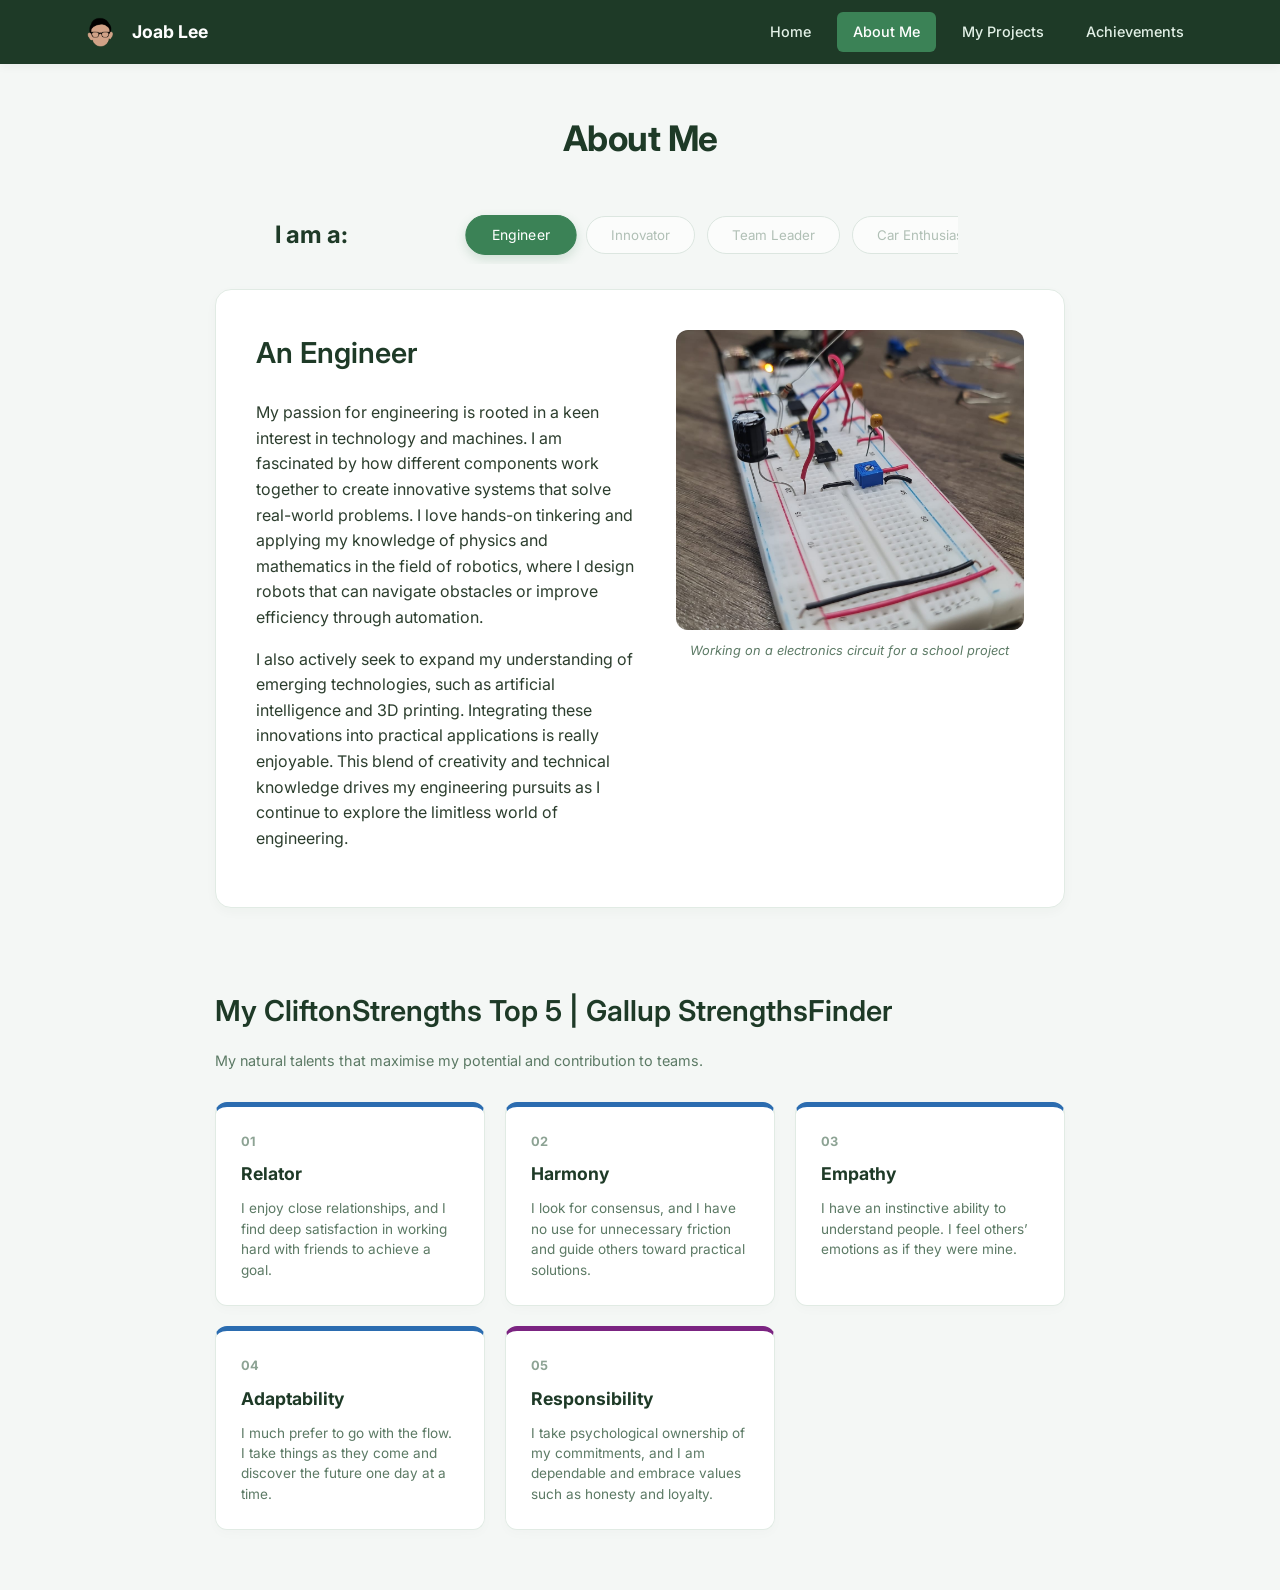
==== commit 622caf23: "Update about.html" ====
--- a/about.html
+++ b/about.html
@@ -4,6 +4,7 @@
     <meta charset="UTF-8">
     <meta name="viewport" content="width=device-width, initial-scale=1.0">
     <title>About Me | Joab Lee</title>
+    <meta name="description" content="Portfolio of Joab Lee, a student at SST specialising in Robotics, Engineering and Creative Projects.">
     <link rel="icon" type="image/png" href="photos/favicon.png">
     <link rel="stylesheet" href="style.css">
 </head>
@@ -76,8 +77,8 @@
                         <p>Over my 4 years in secondary school, I have developed my leadership capabilities. I have served as the group leader for multiple projects, learning to manage communication within my team. Alongside my academic responsibilities, I served as the Vice-Chairperson of my Robotics Club, where I managed the club’s activities and initiatives. This role has taught me how to inspire and lead my peers, fostering passion and collaboration among members. </p>
                     </div>
                     <div class="tab-media">
-                        <img src="photos/leadership.jpeg" alt="Leadership" class="tab-image">
-                        <p class="image-caption">SST Leadership Investiture</p>
+                        <img src="photos/leadership.png" alt="Leadership" class="tab-image">
+                        <p class="image-caption">Guiding my team in the 2025 WRO Future Engineering Finals</p>
                     </div>
                 </div>
             </div>
--- a/style.css
+++ b/style.css
@@ -302,10 +302,11 @@
     align-items: flex-start;
     justify-content: space-between;
     gap: 40px;
+    width: 100%;
 }
 
 .tab-text {
-    flex: 1;
+    flex: 1.2;
 }
 
 .tab-text h2 {
@@ -316,7 +317,7 @@
 }
 
 .tab-media {
-    flex: 1.2; /* Increased from 0.9 so the photo container takes up more horizontal space */
+    flex: 1.1;
     display: flex;
     flex-direction: column; 
     justify-content: flex-start;
@@ -386,6 +387,8 @@
 .strengths-section {
     margin-top: 60px;
     padding: 20px 0;
+    width: 100%;
+    box-sizing: border-box;
 }
 
 .strengths-title {
@@ -407,6 +410,7 @@
     display: grid;
     grid-template-columns: repeat(auto-fit, minmax(240px, 1fr));
     gap: 20px;
+    width: 100%;
 }
 
 /* Base Card Design */
@@ -692,6 +696,7 @@
 }
 
 /* Complex Project Description Pop-up Modal Box layout styling */
+/* --- Kept from your old setup --- */
 .project-modal-overlay {
     display: none;
     position: fixed;
@@ -707,17 +712,21 @@
     box-sizing: border-box;
 }
 
+/* --- Updated: Increased width to 850px and added internal scrolling support --- */
 .project-modal-box {
     background: #ffffff;
     width: 100%;
-    max-width: 780px;
+    max-width: 850px; 
     border-radius: 16px;
     position: relative;
-    box-shadow: 0 10px 30px rgba(0,0,0,0.2);
+    box-shadow: 0 12px 35px rgba(0,0,0,0.25);
     animation: zoomInImg 0.3s cubic-bezier(0.34, 1.56, 0.64, 1);
     overflow: hidden;
-}
-
+    max-height: 90vh; 
+    overflow-y: auto; 
+}
+
+/* --- Kept from your old setup --- */
 .project-modal-close {
     position: absolute;
     top: 15px;
@@ -734,38 +743,34 @@
     color: #1e3a27;
 }
 
-.project-modal-split {
-    display: flex;
-    align-items: stretch;
-}
-
-@media (max-width: 650px) {
-    .project-modal-split {
-        flex-direction: column;
-    }
-}
-
-.project-modal-media {
-    flex: 1;
+/* --- New: Replaces .project-modal-split to force full-width vertical stacking --- */
+.project-modal-stack {
+    display: flex;
+    flex-direction: column;
+    width: 100%;
+}
+
+/* --- New: Replaces .project-modal-media to create the widescreen top banner --- */
+.project-modal-media-top {
+    width: 100%;
+    height: 380px; 
     background: #e1ebe4;
-    min-height: 300px;
-}
-
-.project-modal-media img {
+}
+
+.project-modal-media-top img {
     width: 100%;
     height: 100%;
-    object-fit: cover;
+    object-fit: cover; 
     display: block;
 }
 
-.project-modal-text {
-    flex: 1.2;
-    padding: 40px;
-    display: flex;
-    flex-direction: column;
-    justify-content: center;
-}
-
+/* --- New: Replaces .project-modal-text to give text the full 850px reading width --- */
+.project-modal-text-bottom {
+    padding: 40px; 
+    box-sizing: border-box;
+}
+
+/* --- Kept from your old setup --- */
 .project-date-badge {
     font-size: 0.8rem;
     color: #3b8256;
@@ -774,18 +779,105 @@
     display: block;
 }
 
-.project-modal-text h2 {
+/* --- Updated: Bumped up text size slightly to match the wide layout scaling --- */
+.project-modal-text-bottom h2 {
     margin-top: 0;
     margin-bottom: 16px;
-    font-size: 1.6rem;
+    font-size: 1.8rem; 
     border-bottom: none !important;
     padding-bottom: 0 !important;
-}
-
-.project-modal-text p {
+    color: #1e3a27;
+}
+
+/* --- Updated: Adjusted text sizing and spacing for comfortable reading --- */
+.project-modal-text-bottom p {
     margin: 0;
-    font-size: 0.9rem;
+    font-size: 0.95rem;
     color: #5c7a65;
     line-height: 1.6;
 }
 
+/* Homepage Scrolling Summary Section Layout */
+.home-scrolled-content {
+    margin-top: 60px !important; /* Separation space directly under the front cover view */
+}
+
+.home-summary-box {
+    background: #ffffff;
+    border-radius: 16px;
+    padding: 35px 40px;
+    margin-bottom: 30px;
+    border: 1px solid #e1ebe4;
+    box-shadow: 0 4px 12px rgba(30, 58, 39, 0.02);
+}
+
+.home-summary-box h2 {
+    margin-top: 0;
+    margin-bottom: 16px;
+    font-size: 1.5rem;
+    border-bottom: none !important;
+    padding-bottom: 0 !important;
+    color: #1e3a27;
+}
+
+.home-summary-box p {
+    font-size: 0.95rem;
+    color: #5c7a65;
+    line-height: 1.6;
+    margin-bottom: 20px;
+}
+
+/* Teaser block configurations */
+.home-project-teaser {
+    display: grid;
+    grid-template-columns: repeat(auto-fit, minmax(280px, 1fr));
+    gap: 20px;
+    margin-bottom: 20px;
+}
+
+.teaser-item {
+    background-color: #f8faf9;
+    padding: 18px;
+    border-radius: 8px;
+    border-left: 4px solid #3b8256;
+}
+
+.teaser-item strong {
+    color: #1e3a27;
+    font-size: 0.95rem;
+    display: block;
+    margin-bottom: 4px;
+}
+
+.teaser-item p {
+    margin: 0;
+    font-size: 0.85rem;
+    color: #5c7a65;
+}
+
+.home-bullet-list {
+    margin: 0 0 20px 0;
+    padding-left: 20px;
+}
+
+.home-bullet-list li {
+    font-size: 0.95rem;
+    color: #5c7a65;
+    margin-bottom: 10px;
+    line-height: 1.5;
+}
+
+/* Action button shortcuts linking to the deep subpages */
+.home-link-btn {
+    display: inline-block;
+    font-size: 0.85rem;
+    font-weight: 700;
+    color: #3b8256;
+    text-decoration: none;
+    transition: color 0.2s ease, transform 0.2s ease;
+}
+
+.home-link-btn:hover {
+    color: #1e3a27;
+    transform: translateX(3px); /* Interactive nudging movement indicator */
+}
